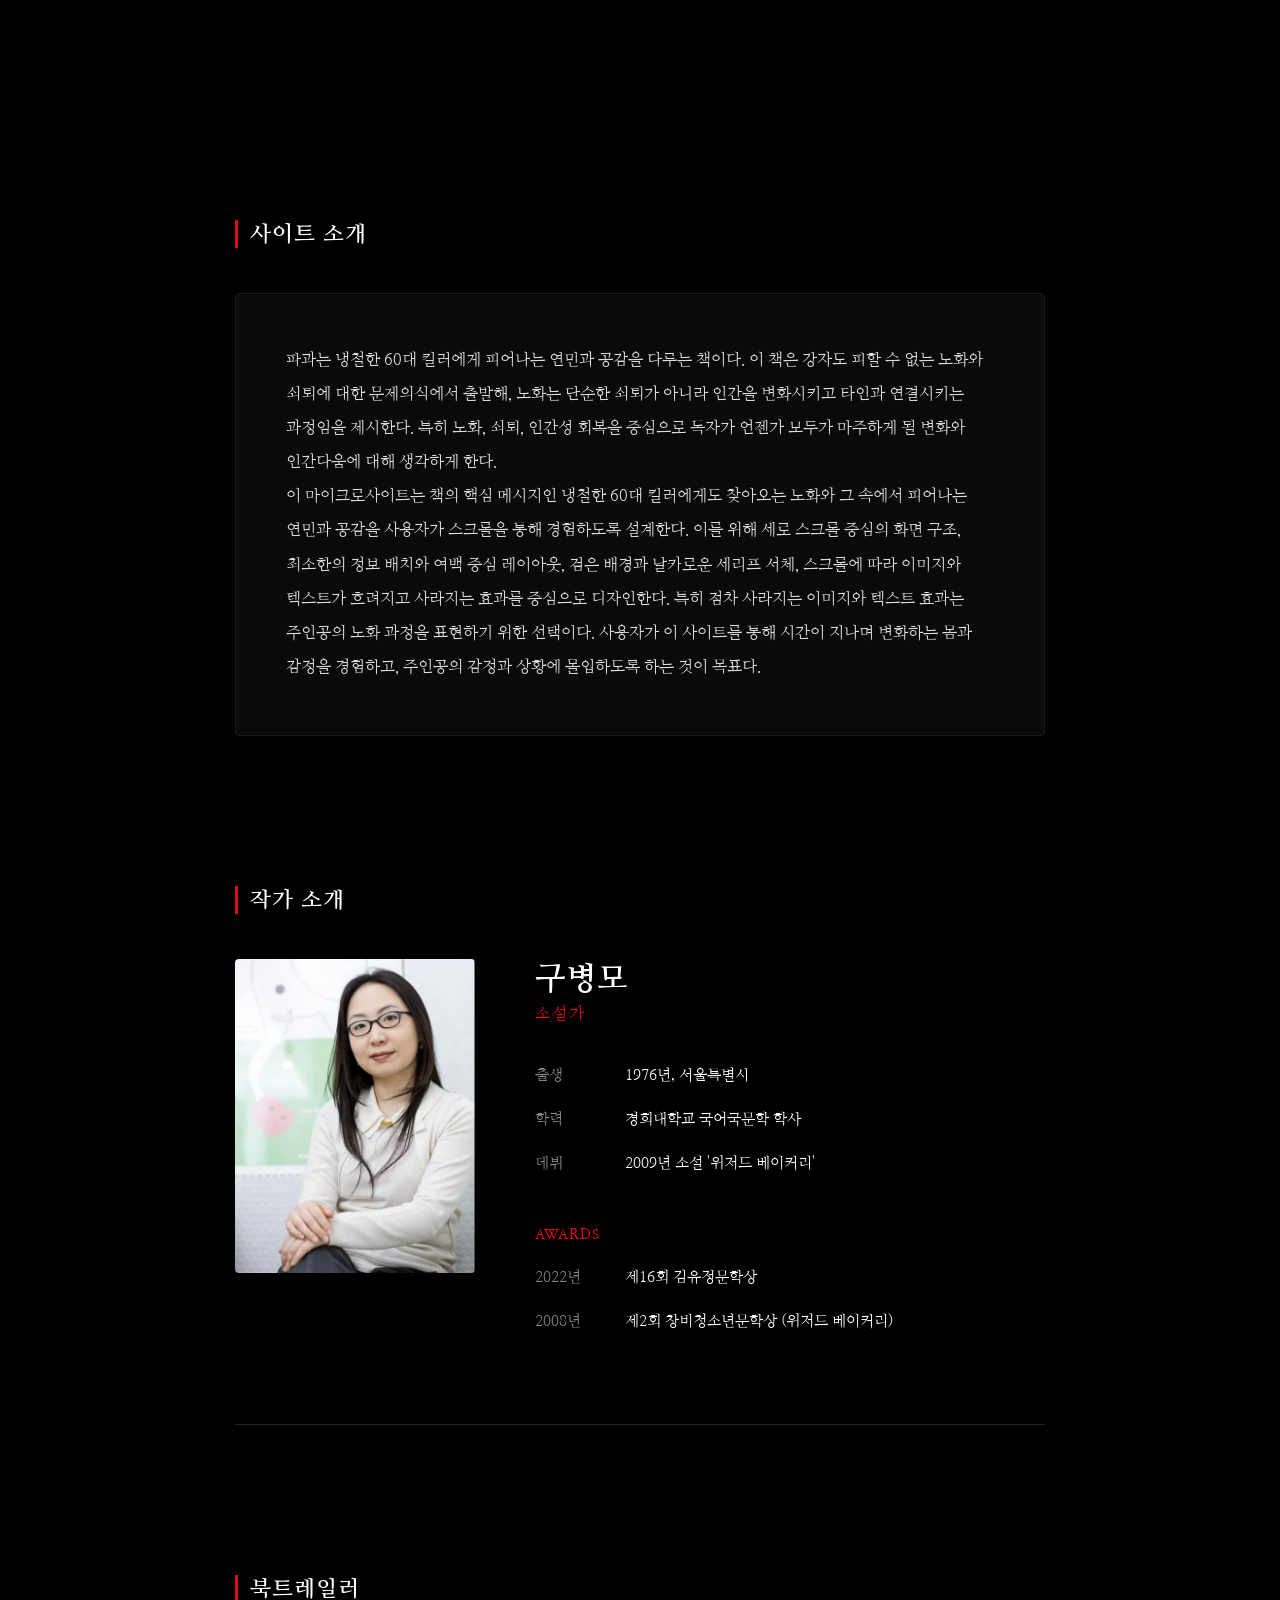
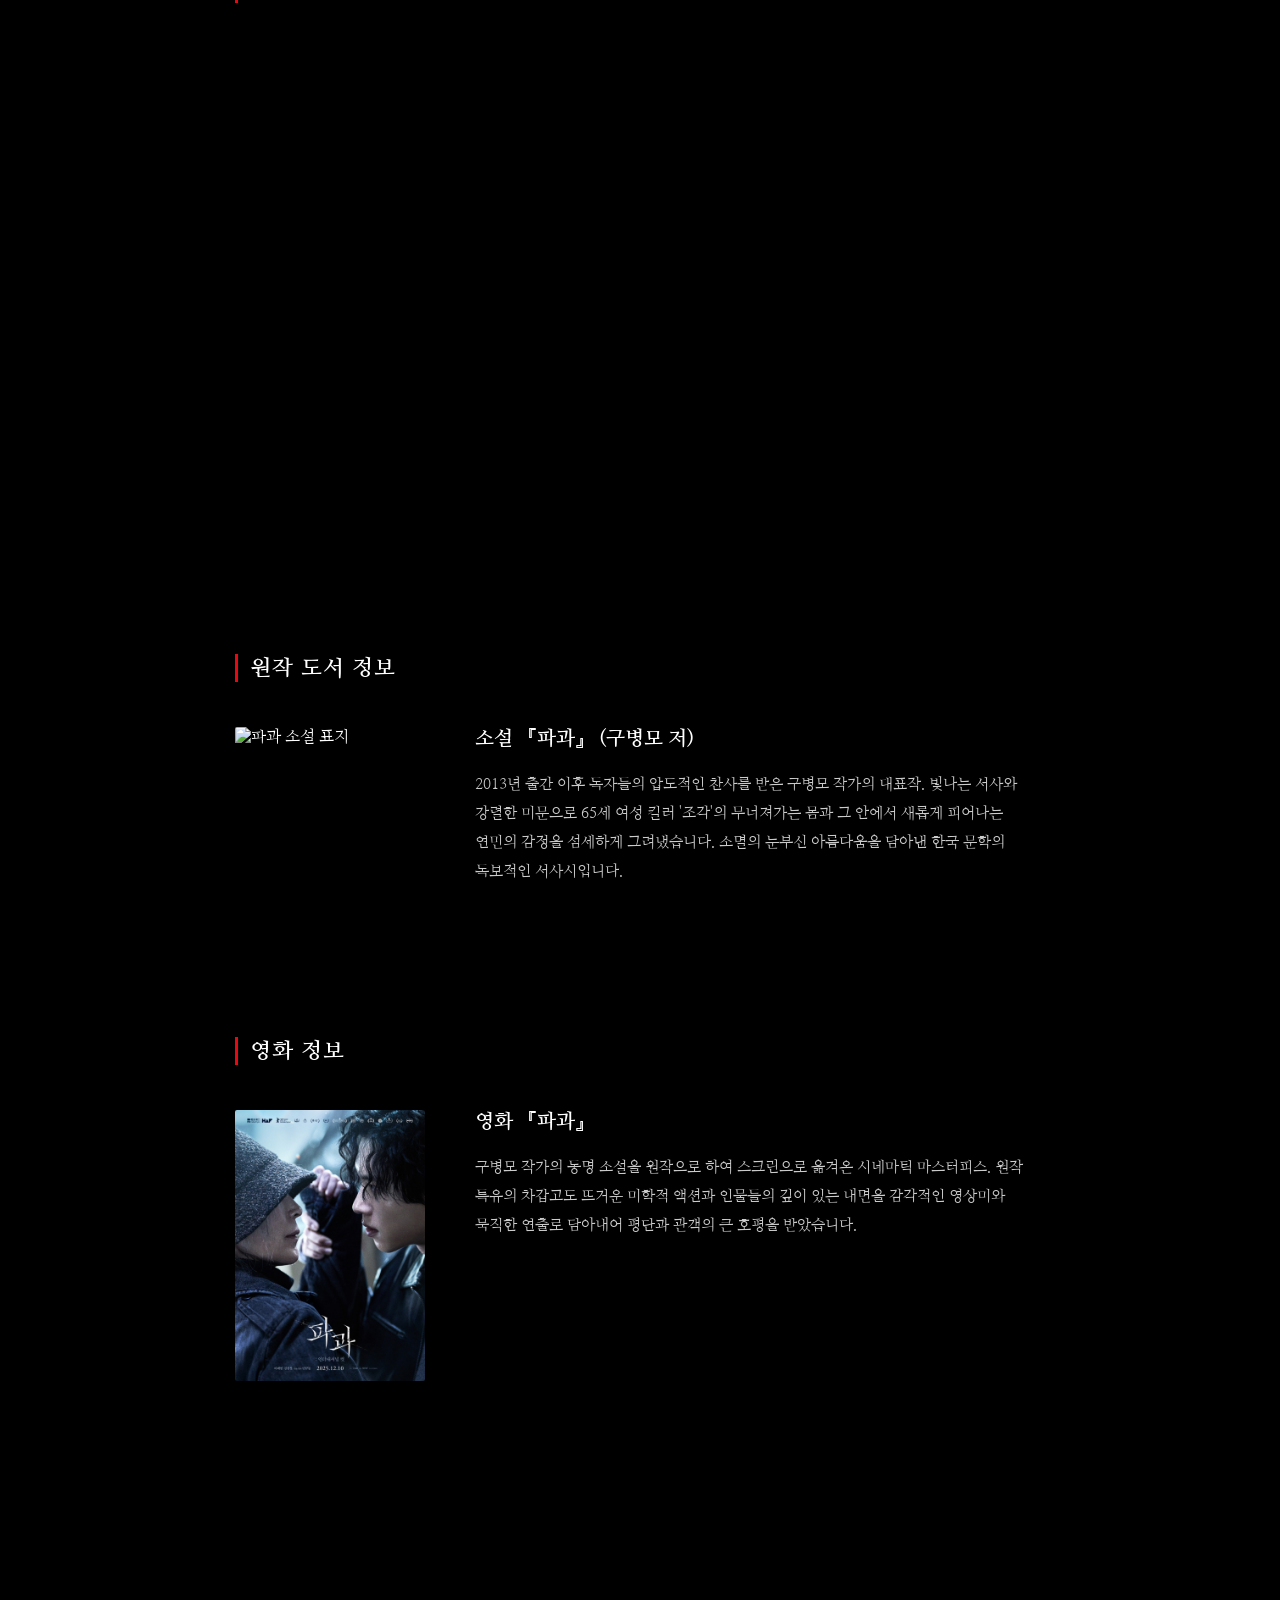
==== about.html @ 068f91ed "Add files via upload" ====
<!DOCTYPE html>
<html lang="ko">
<head>
    <meta charset="UTF-8">
    <meta name="viewport" content="width=device-width, initial-scale=1.0">
    <title>파과 - About</title>
    <link rel="stylesheet" href="style.css">
    <link href="https://fonts.googleapis.com/css2?family=Nanum+Myeongjo:wght@400;700&display=swap" rel="stylesheet">
    <style>
        .about-container {
            max-width: 850px;
            margin: 220px auto 200px auto; /* 상하 외부 여백 추가 확대 */
            padding: 0 20px;
        }
        
        /* 🎯 마이크로사이트 기획 소개 섹션 */
        .site-intro-box {
            background-color: #0a0a0a;
            border: 1px solid #1a1a1a;
            padding: 50px; /* 내부 여백 확대 */
            border-radius: 4px;
            margin-bottom: 140px; /* 섹션 간격 확대 */
        }
        .site-intro-box p {
            font-size: 15.5px;
            color: #dddddd;
            line-height: 2.2; /* 행간 확대 */
            word-break: keep-all;
            margin: 0;
        }

        /* 👤 작가 프로필 섹션 */
        .author-profile {
            display: flex;
            gap: 60px; /* 사진과 정보 영역 간격 확대 */
            align-items: flex-start;
            border-bottom: 1px solid #222;
            padding-bottom: 80px;
            margin-bottom: 140px; /* 섹션 간격 확대 */
        }
        .author-img {
            width: 240px;
            height: auto;
            border-radius: 4px;
            display: block;
        }
        .author-info {
            flex: 1;
            display: flex;
            flex-direction: column;
            gap: 40px; /* 프로필 내부 블록 간 여백 확대 */
        }
        .author-name-wrap {
            margin-bottom: -10px;
        }
        .author-name {
            font-size: 32px;
            font-weight: 700;
            margin: 0 0 5px 0;
            letter-spacing: 1px;
        }
        .author-job {
            font-size: 16px;
            color: #e50914;
            margin: 0;
            letter-spacing: 2px;
        }
        
        /* 테이블 스타일 */
        .info-table {
            width: 100%;
            border-collapse: collapse;
        }
        .info-table th, .info-table td {
            text-align: left;
            padding: 10px 0; /* 행 간격 확대 */
            font-size: 15px;
            line-height: 1.6;
        }
        .info-table th {
            width: 90px;
            color: #888;
            font-weight: normal;
        }
        .info-table td {
            color: #fff;
        }
        
        /* 프로필 내 미니 타이틀 */
        .profile-sub-title {
            font-size: 14px;
            color: #e50914;
            letter-spacing: 1px;
            font-weight: bold;
            margin: 0 0 12px 0;
            text-transform: uppercase;
        }

        /* 대타이틀 여백 대폭 확대 */
        .section-title {
            font-size: 22px;
            font-weight: 700;
            margin: 150px 0 45px 0; /* 상단 여백을 넓혀 호흡을 길게 가져감 */
            letter-spacing: 1px;
            border-left: 3px solid #e50914;
            padding-left: 12px;
        }
        
        /* 📚 도서 및 영화 정보 레이아웃 */
        .info-media-block {
            display: flex;
            gap: 50px; /* 이미지와 텍스트 사이 간격 확대 */
            align-items: flex-start;
        }
        .media-poster {
            width: 190px; /* 포스터 크기 미세 조정 */
            height: auto;
            border-radius: 2px;
            box-shadow: 0 5px 20px rgba(0,0,0,0.6);
        }
        .media-desc {
            flex: 1;
        }
        .media-desc h3 {
            font-size: 20px;
            font-weight: 700;
            margin-bottom: 18px;
            color: #ffffff;
        }
        .media-desc p {
            font-size: 15px;
            color: #cccccc;
            line-height: 1.95;
            word-break: keep-all;
            margin: 0;
        }

        /* 🎬 비디오 플레이어 컨테이너 */
        .video-container {
            position: relative;
            width: 100%;
            padding-bottom: 56.25%;
            height: 0;
            box-shadow: 0 10px 30px rgba(0,0,0,0.6);
        }
        .video-container iframe {
            position: absolute;
            top: 0;
            left: 0;
            width: 100%;
            height: 100%;
            border: 0;
            border-radius: 2px;
        }
    </style>
</head>
<body style="background-color: #000000; color: #ffffff;">

<nav class="top-nav" style="position: fixed; top: 0; left: 0; width: 100%; padding: 30px 60px; display: flex; justify-content: space-between; align-items: center; z-index: 1000; background: rgba(0, 0, 0, 0.85); backdrop-filter: blur(5px); box-sizing: border-box;">
    <div class="logo">
        <a href="index.html" style="font-size: 24px; font-weight: 700; letter-spacing: 2px; color: #ffffff; text-decoration: none;">파과</a>
    </div>
    <div class="nav-links">
        <a href="index.html" class="active" style="font-size: 14px; margin-left: 40px; letter-spacing: 1px; text-decoration: none; color: #e50914; font-weight: bold; transition: color 0.3s;">STORY</a>
        <a href="character.html" style="font-size: 14px; margin-left: 40px; letter-spacing: 1px; text-decoration: none; color: #ffffff; transition: color 0.3s;">CHARACTER</a>
        <a href="about.html" style="font-size: 14px; margin-left: 40px; letter-spacing: 1px; text-decoration: none; color: #ffffff; transition: color 0.3s;">ABOUT</a>
        <a href="https://product.kyobobook.co.kr/detail/S000001808685" target="_blank" style="font-size: 14px; margin-left: 40px; letter-spacing: 1px; text-decoration: none; color: #ffffff; transition: color 0.3s;">BUY</a>
    </div>
</nav>

    <main class="about-container">
        
        <h2 class="section-title" style="margin-top: 0;">사이트 소개</h2>
        <section class="site-intro-box">
            <p>
              파과는 냉철한 60대 킬러에게 피어나는 연민과 공감을 다루는 책이다. 이 책은 강자도 피할 수 없는 노화와 쇠퇴에 대한 문제의식에서 출발해, 노화는 단순한 쇠퇴가 아니라 인간을 변화시키고 타인과 연결시키는 과정임을 제시한다. 특히 노화, 쇠퇴, 인간성 회복을 중심으로 독자가 언젠가 모두가 마주하게 될 변화와 인간다움에 대해 생각하게 한다.
        </p>
        <p>
            이 마이크로사이트는 책의 핵심 메시지인 냉철한 60대 킬러에게도 찾아오는 노화와 그 속에서 피어나는 연민과 공감을 사용자가 스크롤을 통해 경험하도록 설계한다. 이를 위해 세로 스크롤 중심의 화면 구조, 최소한의 정보 배치와 여백 중심 레이아웃, 검은 배경과 날카로운 세리프 서체, 스크롤에 따라 이미지와 텍스트가 흐려지고 사라지는 효과를 중심으로 디자인한다. 특히 점차 사라지는 이미지와 텍스트 효과는 주인공의 노화 과정을 표현하기 위한 선택이다. 사용자가 이 사이트를 통해 시간이 지나며 변화하는 몸과 감정을 경험하고, 주인공의 감정과 상황에 몰입하도록 하는 것이 목표다.
            </p>
        </section>

        <h2 class="section-title">작가 소개</h2>
        <section class="author-profile">
            <img src="at.png" alt="구병모 작가" class="author-img">
            
            <div class="author-info">
                <div class="author-name-wrap">
                    <h1 class="author-name">구병모</h1>
                    <p class="author-job">소설가</p>
                </div>
                
                <div>
                    <table class="info-table">
                        <tr>
                            <th>출생</th>
                            <td>1976년, 서울특별시</td>
                        </tr>
                        <tr>
                            <th>학력</th>
                            <td>경희대학교 국어국문학 학사</td>
                        </tr>
                        <tr>
                            <th>데뷔</th>
                            <td>2009년 소설 '위저드 베이커리'</td>
                        </tr>
                    </table>
                </div>

                <div>
                    <h3 class="profile-sub-title">Awards</h3>
                    <table class="info-table">
                        <tr>
                            <th>2022년</th>
                            <td>제16회 김유정문학상</td>
                        </tr>
                        <tr>
                            <th>2008년</th>
                            <td>제2회 창비청소년문학상 (위저드 베이커리)</td>
                        </tr>
                    </table>
                </div>
            </div>
        </section>

        <section style="margin-bottom: 140px;">
            <h2 class="section-title">북트레일러</h2>
            <div class="video-container">
                <iframe src="https://www.youtube.com/embed/7oLS6i0HBwE?rel=0" title="파과 북트레일러" allow="accelerometer; autoplay; clipboard-write; encrypted-media; gyroscope; picture-in-picture; web-share" allowfullscreen></iframe>
            </div>
        </section>

        <section>
            <h2 class="section-title">원작 도서 정보</h2>
            <div class="info-media-block" style="margin-bottom: 140px;">
                <img src="book.jpg" alt="파과 소설 표지" class="media-poster">
                <div class="media-desc">
                    <h3>소설 『파과』 <span>(구병모 저)</span></h3>
                    <p>
                        2013년 출간 이후 독자들의 압도적인 찬사를 받은 구병모 작가의 대표작. 
                        빛나는 서사와 강렬한 미문으로 65세 여성 킬러 '조각'의 무너져가는 몸과 
                        그 안에서 새롭게 피어나는 연민의 감정을 섬세하게 그려냈습니다. 
                        소멸의 눈부신 아름다움을 담아낸 한국 문학의 독보적인 서사시입니다.
                    </p>
                </div>
            </div>

            <h2 class="section-title">영화 정보</h2>
            <div class="info-media-block" style="margin-bottom: 40px;">
                <img src="common-13.jpeg" alt="파과 영화 포스터" class="media-poster">
                <div class="media-desc">
                    <h3>영화 『파과』</h3>
                    <p>
                        구병모 작가의 동명 소설을 원작으로 하여 스크린으로 옮겨온 시네마틱 마스터피스. 
                        원작 특유의 차갑고도 뜨거운 미학적 액션과 인물들의 깊이 있는 내면을 
                        감각적인 영상미와 묵직한 연출로 담아내어 평단과 관객의 큰 호평을 받았습니다.
                    </p>
                </div>
            </div>
            
            <div class="video-container">
                <iframe src="https://www.youtube.com/embed/J1N2aR9Nkj4?rel=0" title="파과 영화 예고편" allow="accelerometer; autoplay; clipboard-write; encrypted-media; gyroscope; picture-in-picture; web-share" allowfullscreen></iframe>
            </div>
        </section>

    </main>

</body>
</html>
---- style.css ----
/* ===================================================
   🎨 1. 기본 초기화 및 폰트 세팅
   =================================================== */
* {
    margin: 0;
    padding: 0;
    box-sizing: border-box;
}

body {
    font-family: 'Nanum Myeongjo', serif;
    background-color: #000000;
    color: #ffffff;
    overflow-x: hidden;
}

a {
    text-decoration: none;
    color: inherit;
}

/* ===================================================
   🎬 2. 첫 진입 인트로 커버 섹션 (main-bg.jpeg 세팅 완료)
   =================================================== */
.intro-cover {
    position: relative;
    width: 100%;
    height: 100vh;
    background-color: #000000;
    display: flex;
    justify-content: center;
    align-items: center;
    overflow: hidden;
    z-index: 10;
}

/* 🔗 요청하신 거울 속 조각 스틸컷 이미지 매칭 */
.intro-cover .cover-bg {
    position: absolute;
    top: 0;
    left: 0;
    width: 100%;
    height: 100%;
    background: linear-gradient(to bottom, rgba(0,0,0,0.2), #000000), url('main-bg.jpeg') no-repeat center center;
    background-size: cover;
    opacity: 0.75;
}

/* 파과 대형 타이포 */
.intro-cover .logo-wrap {
    position: relative;
    z-index: 2;
}

.intro-cover .main-title {
    font-size: 120px;
    font-weight: 700;
    color: #ffffff;
    margin: 0;
    letter-spacing: 4px;
    transition: transform 0.1s ease-out, opacity 0.1s ease-out, filter 0.1s ease-out;
}

/* 하단 스크롤 유도 영역 */
.intro-cover .scroll-arrow {
    position: absolute;
    bottom: 50px;
    left: 50%;
    transform: translateX(-50%);
    z-index: 2;
    text-align: center;
    color: rgba(255, 255, 255, 0.7);
    font-size: 14px;
    letter-spacing: 2px;
}

.intro-cover .arrow-icon {
    margin-top: 10px;
    font-size: 20px;
    animation: bounce 1.5s infinite;
}

@keyframes bounce {
    0%, 100% { transform: translateY(0); }
    50% { transform: translateY(10px); }
}

/* ===================================================
   🧭 3. 네비게이션 바 & 사이드 바
   =================================================== */
.top-nav {
    position: fixed;
    top: 0;
    left: 0;
    width: 100%;
    padding: 30px 60px;
    display: flex;
    justify-content: space-between;
    align-items: center;
    z-index: 100;
    background: linear-gradient(to bottom, rgba(0,0,0,0.8), transparent);
    opacity: 0;
    transform: translateY(-20px);
    transition: opacity 0.5s ease, transform 0.5s ease;
    pointer-events: none;
}

.top-nav.visible {
    opacity: 1;
    transform: translateY(0);
    pointer-events: auto;
}

.top-nav .logo {
    font-size: 24px;
    font-weight: 700;
    letter-spacing: 2px;
}

.top-nav .nav-links a {
    font-size: 14px;
    margin-left: 40px;
    letter-spacing: 1px;
    transition: color 0.3s;
}

.top-nav .nav-links a:hover,
.top-nav .nav-links a.active {
    color: #e50914;
}

.side-nav {
    position: fixed;
    right: 40px;
    top: 50%;
    transform: translateY(-50%);
    display: flex;
    flex-direction: column;
    gap: 15px;
    z-index: 90;
}

.side-nav a {
    width: 30px;
    height: 30px;
    border: 1px solid rgba(255,255,255,0.3);
    border-radius: 50%;
    display: flex;
    justify-content: center;
    align-items: center;
    font-size: 11px;
    color: rgba(255,255,255,0.5);
    transition: all 0.3s;
}

.side-nav a:hover {
    border-color: #ffffff;
    color: #ffffff;
    background-color: rgba(255,255,255,0.1);
}

/* ===================================================
   📖 4. 스토리 본문 레이아웃 (완전 블랙 & 그림자 제거)
   =================================================== */
.story-container {
    width: 100%;
    background-color: #000000;
    padding-bottom: 200px;
}

.story-panel {
    width: 100%;
    max-width: 800px;
    margin: 0 auto;
    padding: 120px 20px;
    display: flex;
    flex-direction: column;
    align-items: center;
}

.story-panel .chapter-num {
    font-size: 13px;
    color: #e50914;
    letter-spacing: 3px;
    font-weight: 700;
    margin-bottom: 10px;
}

.story-panel h2 {
    font-size: 36px;
    font-weight: 700;
    margin-bottom: 80px;
    letter-spacing: 2px;
    text-align: center;
}

.scene-wrap {
    width: 100%;
    margin-bottom: 150px;
    display: flex;
    flex-direction: column;
    align-items: center;
}

.scene-wrap img {
    width: 100%;
    max-width: 800px;
    height: auto;
    border-radius: 2px;
}

.scene-wrap .text-box {
    width: 100%;
    max-width: 650px;
    margin-top: 40px;
    text-align: center;
}

.scene-wrap .text-box p {
    font-size: 17.5px;
    line-height: 1.9;
    color: #ffffff;
    word-break: keep-all;
    text-shadow: none !important; /* 그림자 완전 삭제 */
}

/* ===================================================
   👁️ 5. 중앙 집중 실시간 블러 트랜지션 효과
   =================================================== */
.dynamic-blur img,
.dynamic-blur .text-box {
    transition: filter 0.25s ease-out, opacity 0.25s ease-out;
    will-change: filter, opacity;
}
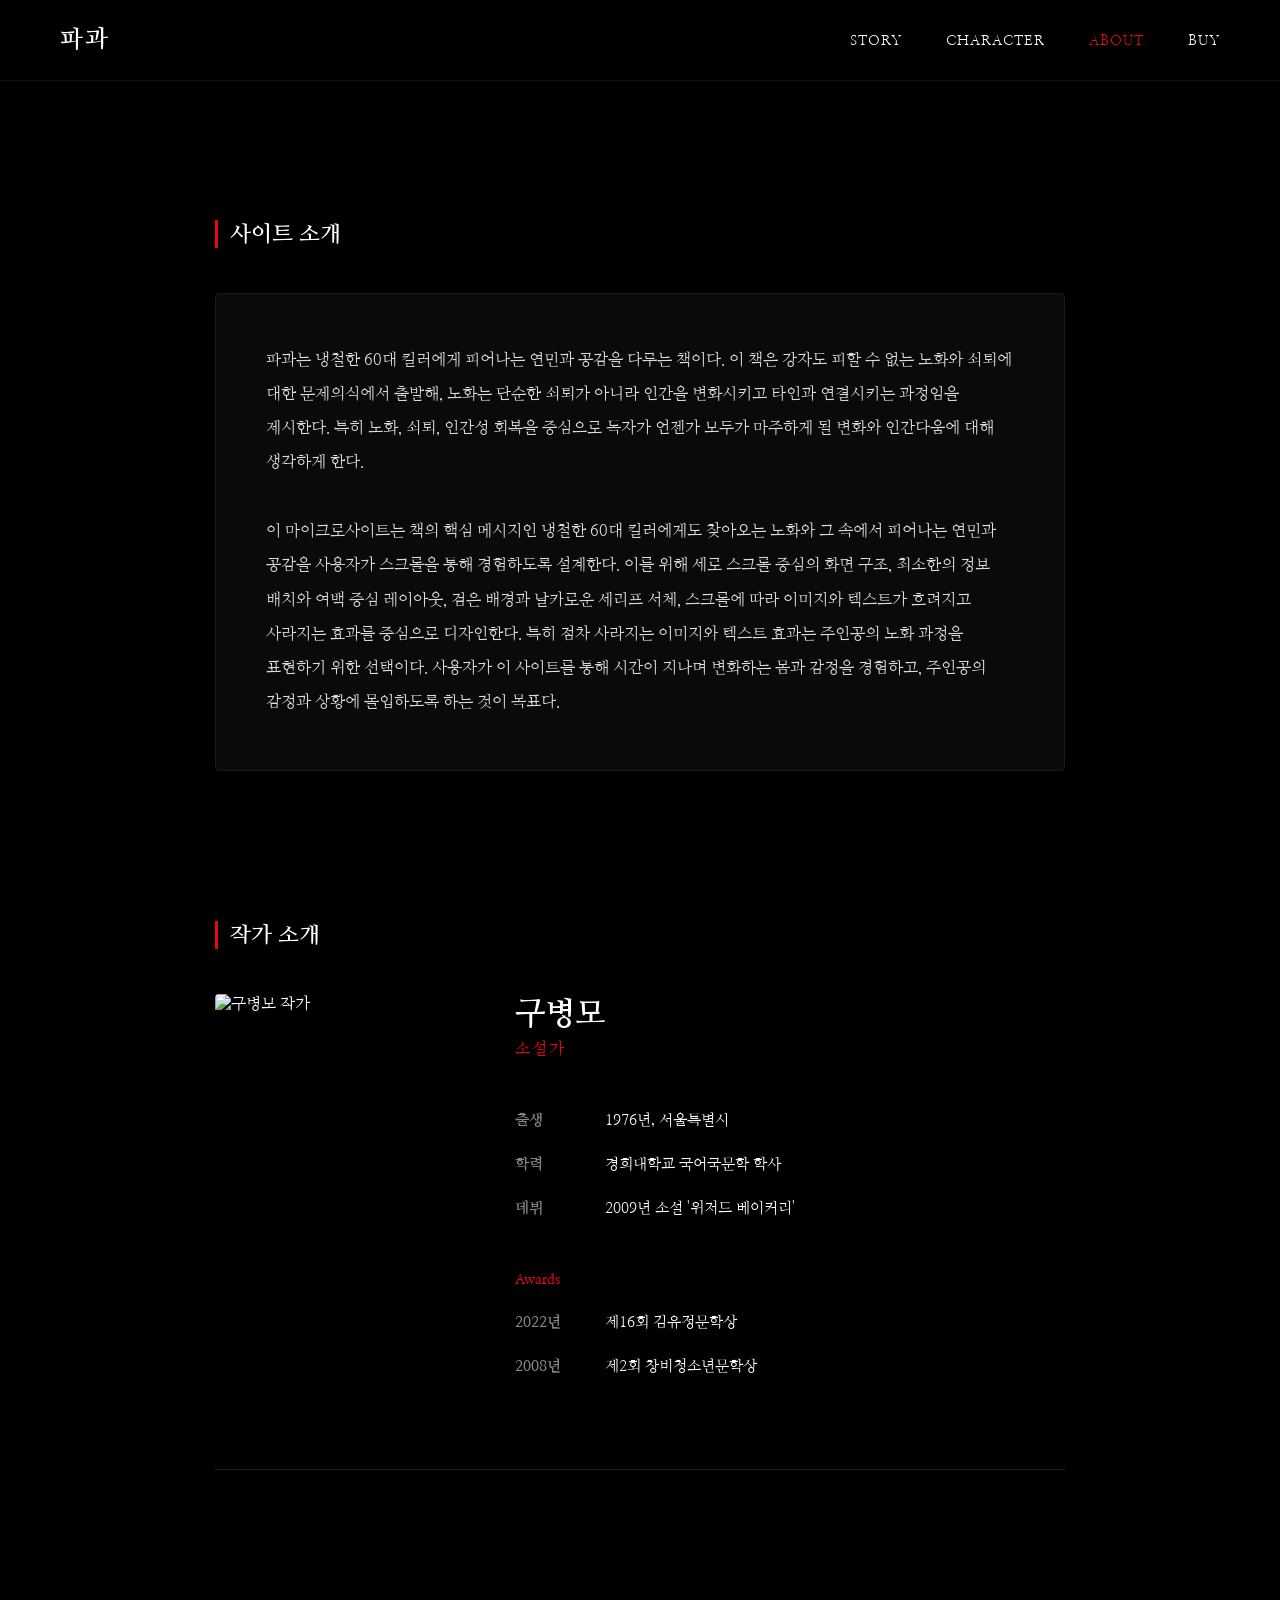
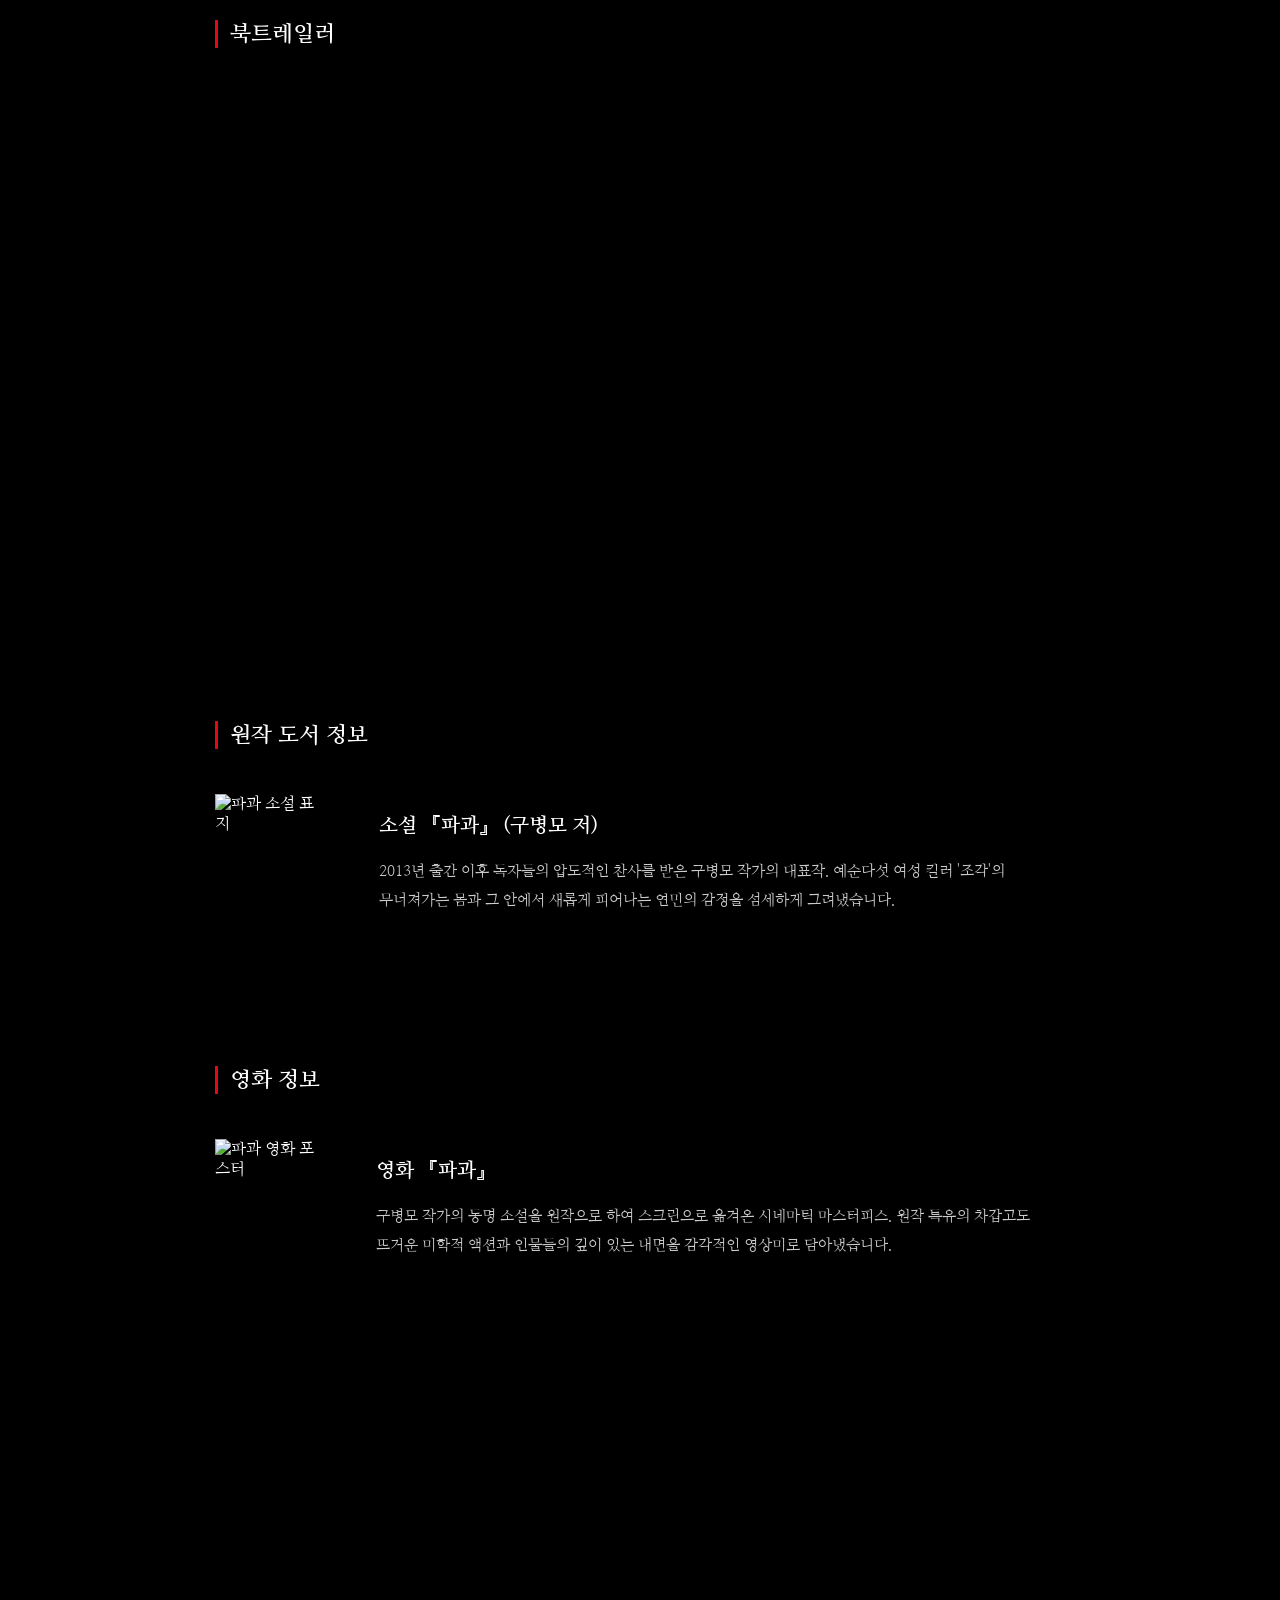
==== commit e1de1d84: "Add files via upload" ====
--- a/about.html
+++ b/about.html
@@ -4,60 +4,98 @@
     <meta charset="UTF-8">
     <meta name="viewport" content="width=device-width, initial-scale=1.0">
     <title>파과 - About</title>
-    <link rel="stylesheet" href="style.css">
     <link href="https://fonts.googleapis.com/css2?family=Nanum+Myeongjo:wght@400;700&display=swap" rel="stylesheet">
     <style>
+        body {
+            background-color: #000000;
+            color: #ffffff;
+            margin: 0;
+            padding: 0;
+            font-family: 'Nanum Myeongjo', serif;
+        }
+
+        /* 📌 상단 고정 메뉴 바 (상시 노출) */
+        .top-nav {
+            position: fixed;
+            top: 0;
+            left: 0;
+            width: 100%;
+            padding: 25px 60px;
+            display: flex;
+            justify-content: space-between;
+            align-items: center;
+            z-index: 10000;
+            background-color: #000000;
+            border-bottom: 1px solid #111;
+            box-sizing: border-box;
+        }
+        .logo a {
+            font-size: 24px;
+            font-weight: 700;
+            letter-spacing: 2px;
+            color: #ffffff;
+            text-decoration: none;
+        }
+        .nav-links a {
+            font-size: 14px;
+            margin-left: 40px;
+            letter-spacing: 1px;
+            text-decoration: none;
+            color: #ffffff;
+            transition: color 0.3s;
+        }
+        .nav-links a:hover, .nav-links a.active {
+            color: #e50914;
+        }
+
         .about-container {
             max-width: 850px;
-            margin: 220px auto 200px auto; /* 상하 외부 여백 추가 확대 */
+            margin: 220px auto 200px auto;
             padding: 0 20px;
         }
         
-        /* 🎯 마이크로사이트 기획 소개 섹션 */
+        /* 🎯 사이트 소개 (엔터 분리 완벽 적용) */
         .site-intro-box {
             background-color: #0a0a0a;
             border: 1px solid #1a1a1a;
-            padding: 50px; /* 내부 여백 확대 */
+            padding: 50px;
             border-radius: 4px;
-            margin-bottom: 140px; /* 섹션 간격 확대 */
+            margin-bottom: 140px;
         }
         .site-intro-box p {
             font-size: 15.5px;
             color: #dddddd;
-            line-height: 2.2; /* 행간 확대 */
+            line-height: 2.2;
             word-break: keep-all;
-            margin: 0;
-        }
-
-        /* 👤 작가 프로필 섹션 */
+            margin: 0 0 35px 0; /* 문단 사이 엔터 효과 부여 */
+        }
+        .site-intro-box p:last-child {
+            margin-bottom: 0;
+        }
+
         .author-profile {
             display: flex;
-            gap: 60px; /* 사진과 정보 영역 간격 확대 */
+            gap: 60px;
             align-items: flex-start;
             border-bottom: 1px solid #222;
             padding-bottom: 80px;
-            margin-bottom: 140px; /* 섹션 간격 확대 */
+            margin-bottom: 140px;
         }
         .author-img {
             width: 240px;
             height: auto;
             border-radius: 4px;
-            display: block;
         }
         .author-info {
             flex: 1;
             display: flex;
             flex-direction: column;
-            gap: 40px; /* 프로필 내부 블록 간 여백 확대 */
-        }
-        .author-name-wrap {
-            margin-bottom: -10px;
+            gap: 40px;
         }
         .author-name {
             font-size: 32px;
             font-weight: 700;
             margin: 0 0 5px 0;
-            letter-spacing: 1px;
         }
         .author-job {
             font-size: 16px;
@@ -66,66 +104,53 @@
             letter-spacing: 2px;
         }
         
-        /* 테이블 스타일 */
         .info-table {
             width: 100%;
             border-collapse: collapse;
         }
         .info-table th, .info-table td {
             text-align: left;
-            padding: 10px 0; /* 행 간격 확대 */
+            padding: 10px 0;
             font-size: 15px;
             line-height: 1.6;
         }
         .info-table th {
             width: 90px;
             color: #888;
-            font-weight: normal;
         }
         .info-table td {
             color: #fff;
         }
         
-        /* 프로필 내 미니 타이틀 */
         .profile-sub-title {
             font-size: 14px;
             color: #e50914;
-            letter-spacing: 1px;
+            margin: 0 0 12px 0;
             font-weight: bold;
-            margin: 0 0 12px 0;
-            text-transform: uppercase;
-        }
-
-        /* 대타이틀 여백 대폭 확대 */
+        }
+
         .section-title {
             font-size: 22px;
             font-weight: 700;
-            margin: 150px 0 45px 0; /* 상단 여백을 넓혀 호흡을 길게 가져감 */
-            letter-spacing: 1px;
+            margin: 150px 0 45px 0;
             border-left: 3px solid #e50914;
             padding-left: 12px;
         }
         
-        /* 📚 도서 및 영화 정보 레이아웃 */
         .info-media-block {
             display: flex;
-            gap: 50px; /* 이미지와 텍스트 사이 간격 확대 */
+            gap: 50px;
             align-items: flex-start;
         }
         .media-poster {
-            width: 190px; /* 포스터 크기 미세 조정 */
+            width: 190px;
             height: auto;
-            border-radius: 2px;
             box-shadow: 0 5px 20px rgba(0,0,0,0.6);
-        }
-        .media-desc {
-            flex: 1;
         }
         .media-desc h3 {
             font-size: 20px;
             font-weight: 700;
             margin-bottom: 18px;
-            color: #ffffff;
         }
         .media-desc p {
             font-size: 15px;
@@ -135,7 +160,6 @@
             margin: 0;
         }
 
-        /* 🎬 비디오 플레이어 컨테이너 */
         .video-container {
             position: relative;
             width: 100%;
@@ -150,74 +174,54 @@
             width: 100%;
             height: 100%;
             border: 0;
-            border-radius: 2px;
         }
     </style>
 </head>
-<body style="background-color: #000000; color: #ffffff;">
-
-<nav class="top-nav" style="position: fixed; top: 0; left: 0; width: 100%; padding: 30px 60px; display: flex; justify-content: space-between; align-items: center; z-index: 1000; background: rgba(0, 0, 0, 0.85); backdrop-filter: blur(5px); box-sizing: border-box;">
-    <div class="logo">
-        <a href="index.html" style="font-size: 24px; font-weight: 700; letter-spacing: 2px; color: #ffffff; text-decoration: none;">파과</a>
-    </div>
-    <div class="nav-links">
-        <a href="index.html" class="active" style="font-size: 14px; margin-left: 40px; letter-spacing: 1px; text-decoration: none; color: #e50914; font-weight: bold; transition: color 0.3s;">STORY</a>
-        <a href="character.html" style="font-size: 14px; margin-left: 40px; letter-spacing: 1px; text-decoration: none; color: #ffffff; transition: color 0.3s;">CHARACTER</a>
-        <a href="about.html" style="font-size: 14px; margin-left: 40px; letter-spacing: 1px; text-decoration: none; color: #ffffff; transition: color 0.3s;">ABOUT</a>
-        <a href="https://product.kyobobook.co.kr/detail/S000001808685" target="_blank" style="font-size: 14px; margin-left: 40px; letter-spacing: 1px; text-decoration: none; color: #ffffff; transition: color 0.3s;">BUY</a>
-    </div>
-</nav>
+<body>
+
+    <nav class="top-nav">
+        <div class="logo"><a href="index.html">파과</a></div>
+        <div class="nav-links">
+            <a href="index.html">STORY</a>
+            <a href="character.html">CHARACTER</a>
+            <a href="about.html" class="active">ABOUT</a>
+            <a href="https://product.kyobobook.co.kr/detail/S000001808685" target="_blank">BUY</a>
+        </div>
+    </nav>
 
     <main class="about-container">
-        
         <h2 class="section-title" style="margin-top: 0;">사이트 소개</h2>
         <section class="site-intro-box">
+            <!-- ✍️ 문단 1 -->
             <p>
-              파과는 냉철한 60대 킬러에게 피어나는 연민과 공감을 다루는 책이다. 이 책은 강자도 피할 수 없는 노화와 쇠퇴에 대한 문제의식에서 출발해, 노화는 단순한 쇠퇴가 아니라 인간을 변화시키고 타인과 연결시키는 과정임을 제시한다. 특히 노화, 쇠퇴, 인간성 회복을 중심으로 독자가 언젠가 모두가 마주하게 될 변화와 인간다움에 대해 생각하게 한다.
-        </p>
-        <p>
-            이 마이크로사이트는 책의 핵심 메시지인 냉철한 60대 킬러에게도 찾아오는 노화와 그 속에서 피어나는 연민과 공감을 사용자가 스크롤을 통해 경험하도록 설계한다. 이를 위해 세로 스크롤 중심의 화면 구조, 최소한의 정보 배치와 여백 중심 레이아웃, 검은 배경과 날카로운 세리프 서체, 스크롤에 따라 이미지와 텍스트가 흐려지고 사라지는 효과를 중심으로 디자인한다. 특히 점차 사라지는 이미지와 텍스트 효과는 주인공의 노화 과정을 표현하기 위한 선택이다. 사용자가 이 사이트를 통해 시간이 지나며 변화하는 몸과 감정을 경험하고, 주인공의 감정과 상황에 몰입하도록 하는 것이 목표다.
+                파과는 냉철한 60대 킬러에게 피어나는 연민과 공감을 다루는 책이다. 이 책은 강자도 피할 수 없는 노화와 쇠퇴에 대한 문제의식에서 출발해, 노화는 단순한 쇠퇴가 아니라 인간을 변화시키고 타인과 연결시키는 과정임을 제시한다. 특히 노화, 쇠퇴, 인간성 회복을 중심으로 독자가 언젠가 모두가 마주하게 될 변화와 인간다움에 대해 생각하게 한다.
+            </p>
+            <!-- ✍️ 문단 2 -->
+            <p>
+                이 마이크로사이트는 책의 핵심 메시지인 냉철한 60대 킬러에게도 찾아오는 노화와 그 속에서 피어나는 연민과 공감을 사용자가 스크롤을 통해 경험하도록 설계한다. 이를 위해 세로 스크롤 중심의 화면 구조, 최소한의 정보 배치와 여백 중심 레이아웃, 검은 배경과 날카로운 세리프 서체, 스크롤에 따라 이미지와 텍스트가 흐려지고 사라지는 효과를 중심으로 디자인한다. 특히 점차 사라지는 이미지와 텍스트 효과는 주인공의 노화 과정을 표현하기 위한 선택이다. 사용자가 이 사이트를 통해 시간이 지나며 변화하는 몸과 감정을 경험하고, 주인공의 감정과 상황에 몰입하도록 하는 것이 목표다.
             </p>
         </section>
 
         <h2 class="section-title">작가 소개</h2>
         <section class="author-profile">
-            <img src="at.png" alt="구병모 작가" class="author-img">
-            
+            <img src="스크린샷 2026-06-07 오후 9.50.38.jpg" alt="구병모 작가" class="author-img">
             <div class="author-info">
-                <div class="author-name-wrap">
+                <div>
                     <h1 class="author-name">구병모</h1>
                     <p class="author-job">소설가</p>
                 </div>
-                
                 <div>
                     <table class="info-table">
-                        <tr>
-                            <th>출생</th>
-                            <td>1976년, 서울특별시</td>
-                        </tr>
-                        <tr>
-                            <th>학력</th>
-                            <td>경희대학교 국어국문학 학사</td>
-                        </tr>
-                        <tr>
-                            <th>데뷔</th>
-                            <td>2009년 소설 '위저드 베이커리'</td>
-                        </tr>
+                        <tr><th>출생</th><td>1976년, 서울특별시</td></tr>
+                        <tr><th>학력</th><td>경희대학교 국어국문학 학사</td></tr>
+                        <tr><th>데뷔</th><td>2009년 소설 '위저드 베이커리'</td></tr>
                     </table>
                 </div>
-
                 <div>
                     <h3 class="profile-sub-title">Awards</h3>
                     <table class="info-table">
-                        <tr>
-                            <th>2022년</th>
-                            <td>제16회 김유정문학상</td>
-                        </tr>
-                        <tr>
-                            <th>2008년</th>
-                            <td>제2회 창비청소년문학상 (위저드 베이커리)</td>
-                        </tr>
+                        <tr><th>2022년</th><td>제16회 김유정문학상</td></tr>
+                        <tr><th>2008년</th><td>제2회 창비청소년문학상</td></tr>
                     </table>
                 </div>
             </div>
@@ -226,44 +230,33 @@
         <section style="margin-bottom: 140px;">
             <h2 class="section-title">북트레일러</h2>
             <div class="video-container">
-                <iframe src="https://www.youtube.com/embed/7oLS6i0HBwE?rel=0" title="파과 북트레일러" allow="accelerometer; autoplay; clipboard-write; encrypted-media; gyroscope; picture-in-picture; web-share" allowfullscreen></iframe>
+                <iframe src="https://www.youtube.com/embed/7oLS6i0HBwE?rel=0" title="파과 북트레일러" allowfullscreen></iframe>
             </div>
         </section>
 
         <section>
             <h2 class="section-title">원작 도서 정보</h2>
             <div class="info-media-block" style="margin-bottom: 140px;">
-                <img src="book.jpg" alt="파과 소설 표지" class="media-poster">
+                <img src="9791171712816.jpg" alt="파과 소설 표지" class="media-poster">
                 <div class="media-desc">
                     <h3>소설 『파과』 <span>(구병모 저)</span></h3>
-                    <p>
-                        2013년 출간 이후 독자들의 압도적인 찬사를 받은 구병모 작가의 대표작. 
-                        빛나는 서사와 강렬한 미문으로 65세 여성 킬러 '조각'의 무너져가는 몸과 
-                        그 안에서 새롭게 피어나는 연민의 감정을 섬세하게 그려냈습니다. 
-                        소멸의 눈부신 아름다움을 담아낸 한국 문학의 독보적인 서사시입니다.
-                    </p>
+                    <p>2013년 출간 이후 독자들의 압도적인 찬사를 받은 구병모 작가의 대표작. 예순다섯 여성 킬러 '조각'의 무너져가는 몸과 그 안에서 새롭게 피어나는 연민의 감정을 섬세하게 그려냈습니다.</p>
                 </div>
             </div>
 
             <h2 class="section-title">영화 정보</h2>
             <div class="info-media-block" style="margin-bottom: 40px;">
-                <img src="common-13.jpeg" alt="파과 영화 포스터" class="media-poster">
+                <img src="movie-poster.jpg" alt="파과 영화 포스터" class="media-poster">
                 <div class="media-desc">
                     <h3>영화 『파과』</h3>
-                    <p>
-                        구병모 작가의 동명 소설을 원작으로 하여 스크린으로 옮겨온 시네마틱 마스터피스. 
-                        원작 특유의 차갑고도 뜨거운 미학적 액션과 인물들의 깊이 있는 내면을 
-                        감각적인 영상미와 묵직한 연출로 담아내어 평단과 관객의 큰 호평을 받았습니다.
-                    </p>
+                    <p>구병모 작가의 동명 소설을 원작으로 하여 스크린으로 옮겨온 시네마틱 마스터피스. 원작 특유의 차갑고도 뜨거운 미학적 액션과 인물들의 깊이 있는 내면을 감각적인 영상미로 담아냈습니다.</p>
                 </div>
             </div>
             
             <div class="video-container">
-                <iframe src="https://www.youtube.com/embed/J1N2aR9Nkj4?rel=0" title="파과 영화 예고편" allow="accelerometer; autoplay; clipboard-write; encrypted-media; gyroscope; picture-in-picture; web-share" allowfullscreen></iframe>
-            </div>
-        </section>
-
+                <iframe src="https://www.youtube.com/embed/J1N2aR9Nkj4?rel=0" title="파과 영화 예고편" allowfullscreen></iframe>
+            </div>
+        </section>
     </main>
-
 </body>
 </html>
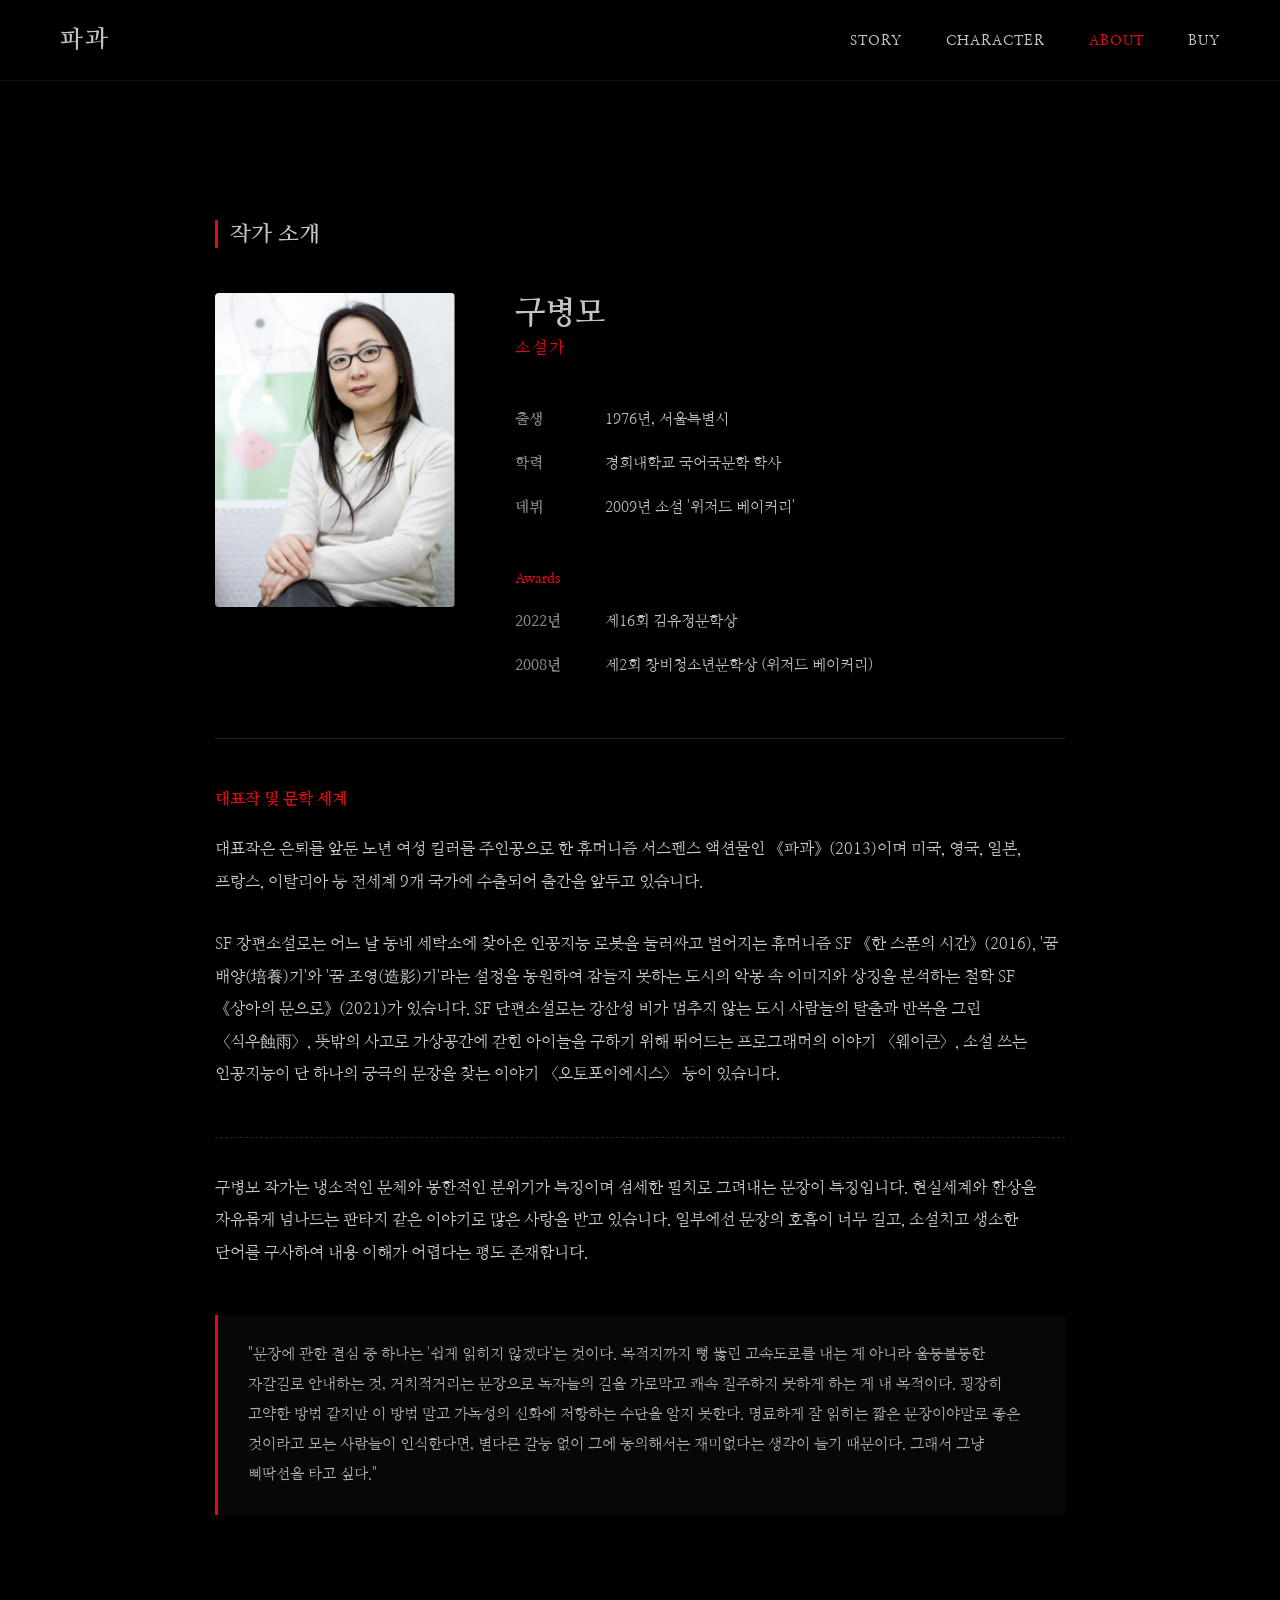
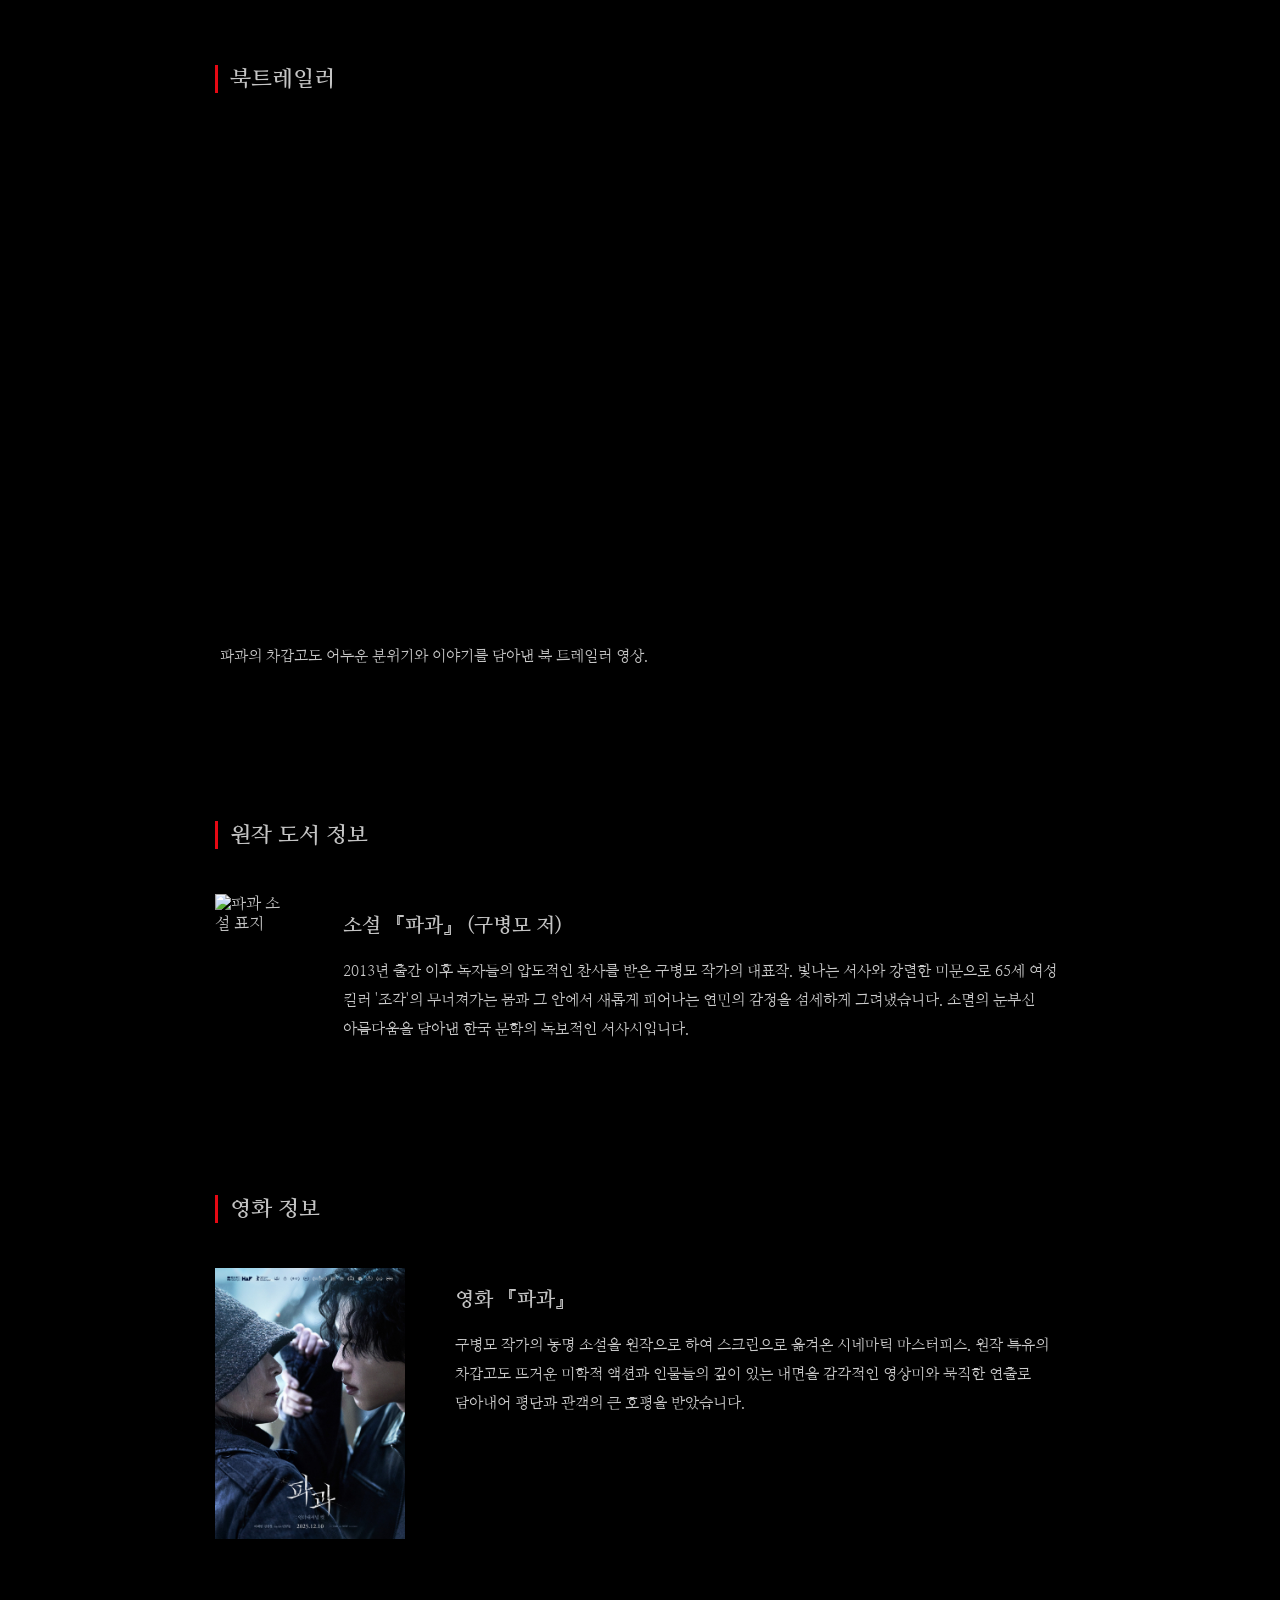
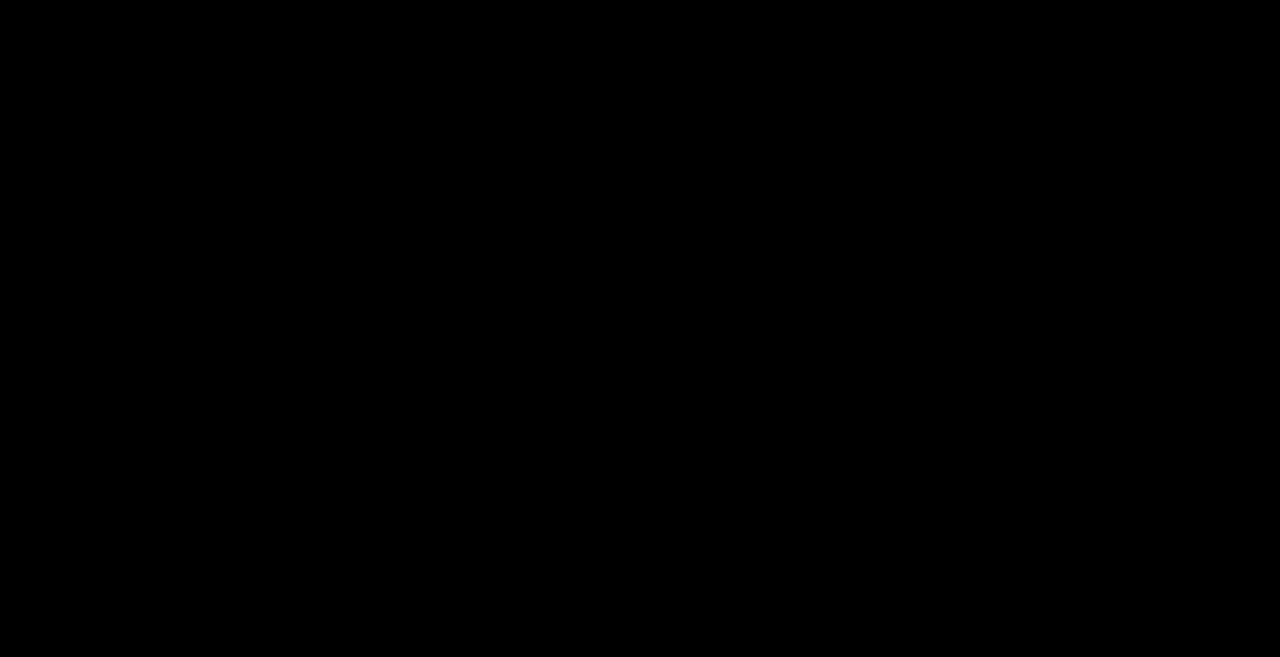
==== commit 50613b50: "Add files via upload" ====
--- a/about.html
+++ b/about.html
@@ -8,12 +8,15 @@
     <style>
         body {
             background-color: #000000;
-            color: #ffffff;
+            color: #c4c4c4;
             margin: 0;
             padding: 0;
             font-family: 'Nanum Myeongjo', serif;
         }
-
+        /* ✍️ 메뉴 바('파과' 로고 및 링크 전체) 서체를 더 두껍게 고정 */
+        .top-nav, .logo, .logo a, .nav-links a {
+            font-weight: 700 !important;
+        }
         /* 📌 상단 고정 메뉴 바 (상시 노출) */
         .top-nav {
             position: fixed;
@@ -33,7 +36,7 @@
             font-size: 24px;
             font-weight: 700;
             letter-spacing: 2px;
-            color: #ffffff;
+            color: #c4c4c4;
             text-decoration: none;
         }
         .nav-links a {
@@ -41,7 +44,7 @@
             margin-left: 40px;
             letter-spacing: 1px;
             text-decoration: none;
-            color: #ffffff;
+            color: #c4c4c4;
             transition: color 0.3s;
         }
         .nav-links a:hover, .nav-links a.active {
@@ -64,7 +67,7 @@
         }
         .site-intro-box p {
             font-size: 15.5px;
-            color: #dddddd;
+            color: #c4c4c4;
             line-height: 2.2;
             word-break: keep-all;
             margin: 0 0 35px 0; /* 문단 사이 엔터 효과 부여 */
@@ -73,13 +76,12 @@
             margin-bottom: 0;
         }
 
-        .author-profile {
+        /* 📸 상단 인적사항용 2단 레이아웃 */
+        .author-profile-top {
             display: flex;
             gap: 60px;
             align-items: flex-start;
-            border-bottom: 1px solid #222;
-            padding-bottom: 80px;
-            margin-bottom: 140px;
+            margin-bottom: 50px;
         }
         .author-img {
             width: 240px;
@@ -119,7 +121,7 @@
             color: #888;
         }
         .info-table td {
-            color: #fff;
+            color: #c4c4c4;
         }
         
         .profile-sub-title {
@@ -127,6 +129,30 @@
             color: #e50914;
             margin: 0 0 12px 0;
             font-weight: bold;
+        }
+
+        /* 📝 웅장하게 하단 중앙을 꽉 채우는 대표작 및 문학 세계 영역 */
+        .author-extended-bio {
+            border-top: 1px solid #222;
+            padding-top: 50px;
+            margin-bottom: 140px;
+        }
+        .author-detail-text {
+            font-size: 15.5px;
+            color: #cccccc;
+            line-height: 2.1;
+            word-break: keep-all;
+            margin: 0 0 30px 0;
+        }
+        .author-quote {
+            background-color: #070707;
+            border-left: 3px solid #e50914;
+            padding: 25px 30px;
+            margin: 45px 0 0 0;
+            font-size: 15px;
+            color: #b0b0b0;
+            line-height: 2;
+            word-break: keep-all;
         }
 
         .section-title {
@@ -190,73 +216,115 @@
     </nav>
 
     <main class="about-container">
-        <h2 class="section-title" style="margin-top: 0;">사이트 소개</h2>
-        <section class="site-intro-box">
-            <!-- ✍️ 문단 1 -->
-            <p>
-                파과는 냉철한 60대 킬러에게 피어나는 연민과 공감을 다루는 책이다. 이 책은 강자도 피할 수 없는 노화와 쇠퇴에 대한 문제의식에서 출발해, 노화는 단순한 쇠퇴가 아니라 인간을 변화시키고 타인과 연결시키는 과정임을 제시한다. 특히 노화, 쇠퇴, 인간성 회복을 중심으로 독자가 언젠가 모두가 마주하게 될 변화와 인간다움에 대해 생각하게 한다.
-            </p>
-            <!-- ✍️ 문단 2 -->
-            <p>
-                이 마이크로사이트는 책의 핵심 메시지인 냉철한 60대 킬러에게도 찾아오는 노화와 그 속에서 피어나는 연민과 공감을 사용자가 스크롤을 통해 경험하도록 설계한다. 이를 위해 세로 스크롤 중심의 화면 구조, 최소한의 정보 배치와 여백 중심 레이아웃, 검은 배경과 날카로운 세리프 서체, 스크롤에 따라 이미지와 텍스트가 흐려지고 사라지는 효과를 중심으로 디자인한다. 특히 점차 사라지는 이미지와 텍스트 효과는 주인공의 노화 과정을 표현하기 위한 선택이다. 사용자가 이 사이트를 통해 시간이 지나며 변화하는 몸과 감정을 경험하고, 주인공의 감정과 상황에 몰입하도록 하는 것이 목표다.
-            </p>
-        </section>
-
-        <h2 class="section-title">작가 소개</h2>
-        <section class="author-profile">
-            <img src="스크린샷 2026-06-07 오후 9.50.38.jpg" alt="구병모 작가" class="author-img">
-            <div class="author-info">
-                <div>
-                    <h1 class="author-name">구병모</h1>
-                    <p class="author-job">소설가</p>
+
+        <h2 class="section-title" style="margin-top: 0;">작가 소개</h2>
+        <section>
+            <!-- 📸 프로필 사진과 인적 사항 테이블 (상단 2단 레이아웃) -->
+            <div class="author-profile-top">
+                <img src="at.png" alt="구병모 작가" class="author-img">
+                
+                <div class="author-info">
+                    <div class="author-name-wrap">
+                        <h1 class="author-name">구병모</h1>
+                        <p class="author-job">소설가</p>
+                    </div>
+                    
+                    <div>
+                        <table class="info-table">
+                            <tr>
+                                <th>출생</th>
+                                <td>1976년, 서울특별시</td>
+                            </tr>
+                            <tr>
+                                <th>학력</th>
+                                <td>경희대학교 국어국문학 학사</td>
+                            </tr>
+                            <tr>
+                                <th>데뷔</th>
+                                <td>2009년 소설 '위저드 베이커리'</td>
+                            </tr>
+                        </table>
+                    </div>
+
+                    <div>
+                        <h3 class="profile-sub-title">Awards</h3>
+                        <table class="info-table">
+                            <tr>
+                                <th>2022년</th>
+                                <td>제16회 김유정문학상</td>
+                            </tr>
+                            <tr>
+                                <th>2008년</th>
+                                <td>제2회 창비청소년문학상 (위저드 베이커리)</td>
+                            </tr>
+                        </table>
+                    </div>
                 </div>
-                <div>
-                    <table class="info-table">
-                        <tr><th>출생</th><td>1976년, 서울특별시</td></tr>
-                        <tr><th>학력</th><td>경희대학교 국어국문학 학사</td></tr>
-                        <tr><th>데뷔</th><td>2009년 소설 '위저드 베이커리'</td></tr>
-                    </table>
-                </div>
-                <div>
-                    <h3 class="profile-sub-title">Awards</h3>
-                    <table class="info-table">
-                        <tr><th>2022년</th><td>제16회 김유정문학상</td></tr>
-                        <tr><th>2008년</th><td>제2회 창비청소년문학상</td></tr>
-                    </table>
-                </div>
+            </div>
+
+            <!-- 🎯 정가운데 전체 너비로 시원하게 배치되는 대표작 및 문학 세계 설명글 영역 -->
+            <div class="author-extended-bio">
+                <h3 class="profile-sub-title" style="font-size: 16px; margin-bottom: 25px;">대표작 및 문학 세계</h3>
+                <p class="author-detail-text">
+                    대표작은 은퇴를 앞둔 노년 여성 킬러를 주인공으로 한 휴머니즘 서스펜스 액션물인 《파과》(2013)이며 미국, 영국, 일본, 프랑스, 이탈리아 등 전세계 9개 국가에 수출되어 출간을 앞두고 있습니다. 
+                </p>
+                <p class="author-detail-text">
+                    SF 장편소설로는 어느 날 동네 세탁소에 찾아온 인공지능 로봇을 둘러싸고 벌어지는 휴머니즘 SF 《한 스푼의 시간》(2016), '꿈 배양(培養)기'와 '꿈 조영(造影)기'라는 설정을 동원하여 잠들지 못하는 도시의 악몽 속 이미지와 상징을 분석하는 철학 SF 《상아의 문으로》(2021)가 있습니다. SF 단편소설로는 강산성 비가 멈추지 않는 도시 사람들의 탈출과 반목을 그린 〈식우蝕雨〉, 뜻밖의 사고로 가상공간에 갇힌 아이들을 구하기 위해 뛰어드는 프로그래머의 이야기 〈웨이큰〉, 소설 쓰는 인공지능이 단 하나의 궁극의 문장을 찾는 이야기 〈오토포이에시스〉 등이 있습니다.
+                </p>
+                <p class="author-detail-text" style="margin-top: 45px; border-top: 1px dashed #222; padding-top: 35px;">
+                    구병모 작가는 냉소적인 문체와 몽환적인 분위기가 특징이며 섬세한 필치로 그려내는 문장이 특징입니다. 현실세계와 환상을 자유롭게 넘나드는 판타지 같은 이야기로 많은 사랑을 받고 있습니다. 일부에선 문장의 호흡이 너무 길고, 소설치고 생소한 단어를 구사하여 내용 이해가 어렵다는 평도 존재합니다.
+                </p>
+                
+                <blockquote class="author-quote">
+                    "문장에 관한 결심 중 하나는 '쉽게 읽히지 않겠다'는 것이다. 목적지까지 뻥 뚫린 고속도로를 내는 게 아니라 울퉁불퉁한 자갈길로 안내하는 것, 거치적거리는 문장으로 독자들의 길을 가로막고 쾌속 질주하지 못하게 하는 게 내 목적이다. 굉장히 고약한 방법 같지만 이 방법 말고 가독성의 신화에 저항하는 수단을 알지 못한다. 명료하게 잘 읽히는 짧은 문장이야말로 좋은 것이라고 모든 사람들이 인식한다면, 별다른 갈등 없이 그에 동의해서는 재미없다는 생각이 들기 때문이다. 그래서 그냥 삐딱선을 타고 싶다."
+                </blockquote>
             </div>
         </section>
 
         <section style="margin-bottom: 140px;">
             <h2 class="section-title">북트레일러</h2>
-            <div class="video-container">
-                <iframe src="https://www.youtube.com/embed/7oLS6i0HBwE?rel=0" title="파과 북트레일러" allowfullscreen></iframe>
-            </div>
+            <div class="video-container" style="margin-bottom: 25px;">
+                <iframe src="https://www.youtube.com/embed/7oLS6i0HBwE?rel=0" title="파과 북트레일러" allow="accelerometer; autoplay; clipboard-write; encrypted-media; gyroscope; picture-in-picture; web-share" allowfullscreen></iframe>
+            </div>
+            <p style="font-size: 15px; color: #cccccc; line-height: 1.95; word-break: keep-all; margin: 0; padding-left: 5px;">
+                파과의 차갑고도 어두운 분위기와 이야기를 담아낸 북 트레일러 영상.
+            </p>
         </section>
 
         <section>
             <h2 class="section-title">원작 도서 정보</h2>
             <div class="info-media-block" style="margin-bottom: 140px;">
-                <img src="9791171712816.jpg" alt="파과 소설 표지" class="media-poster">
+                <img src="book.jpg" alt="파과 소설 표지" class="media-poster">
                 <div class="media-desc">
                     <h3>소설 『파과』 <span>(구병모 저)</span></h3>
-                    <p>2013년 출간 이후 독자들의 압도적인 찬사를 받은 구병모 작가의 대표작. 예순다섯 여성 킬러 '조각'의 무너져가는 몸과 그 안에서 새롭게 피어나는 연민의 감정을 섬세하게 그려냈습니다.</p>
+                    <p>
+                        2013년 출간 이후 독자들의 압도적인 찬사를 받은 구병모 작가의 대표작. 
+                        빛나는 서사와 강렬한 미문으로 65세 여성 킬러 '조각'의 무너져가는 몸과 
+                        그 안에서 새롭게 피어나는 연민의 감정을 섬세하게 그려냈습니다. 
+                        소멸의 눈부신 아름다움을 담아낸 한국 문학의 독보적인 서사시입니다.
+                    </p>
                 </div>
             </div>
 
             <h2 class="section-title">영화 정보</h2>
             <div class="info-media-block" style="margin-bottom: 40px;">
-                <img src="movie-poster.jpg" alt="파과 영화 포스터" class="media-poster">
+                <img src="common-13.jpeg" alt="파과 영화 포스터" class="media-poster">
                 <div class="media-desc">
                     <h3>영화 『파과』</h3>
-                    <p>구병모 작가의 동명 소설을 원작으로 하여 스크린으로 옮겨온 시네마틱 마스터피스. 원작 특유의 차갑고도 뜨거운 미학적 액션과 인물들의 깊이 있는 내면을 감각적인 영상미로 담아냈습니다.</p>
+                    <p>
+                        구병모 작가의 동명 소설을 원작으로 하여 스크린으로 옮겨온 시네마틱 마스터피스. 
+                        원작 특유의 차갑고도 뜨거운 미학적 액션과 인물들의 깊이 있는 내면을 
+                        감각적인 영상미와 묵직한 연출로 담아내어 평단과 관객의 큰 호평을 받았습니다.
+                    </p>
                 </div>
             </div>
             
             <div class="video-container">
-                <iframe src="https://www.youtube.com/embed/J1N2aR9Nkj4?rel=0" title="파과 영화 예고편" allowfullscreen></iframe>
+                <iframe src="https://www.youtube.com/embed/J1N2aR9Nkj4?rel=0" title="파과 영화 예고편" allow="accelerometer; autoplay; clipboard-write; encrypted-media; gyroscope; picture-in-picture; web-share" allowfullscreen></iframe>
             </div>
         </section>
+
     </main>
+
 </body>
 </html>
